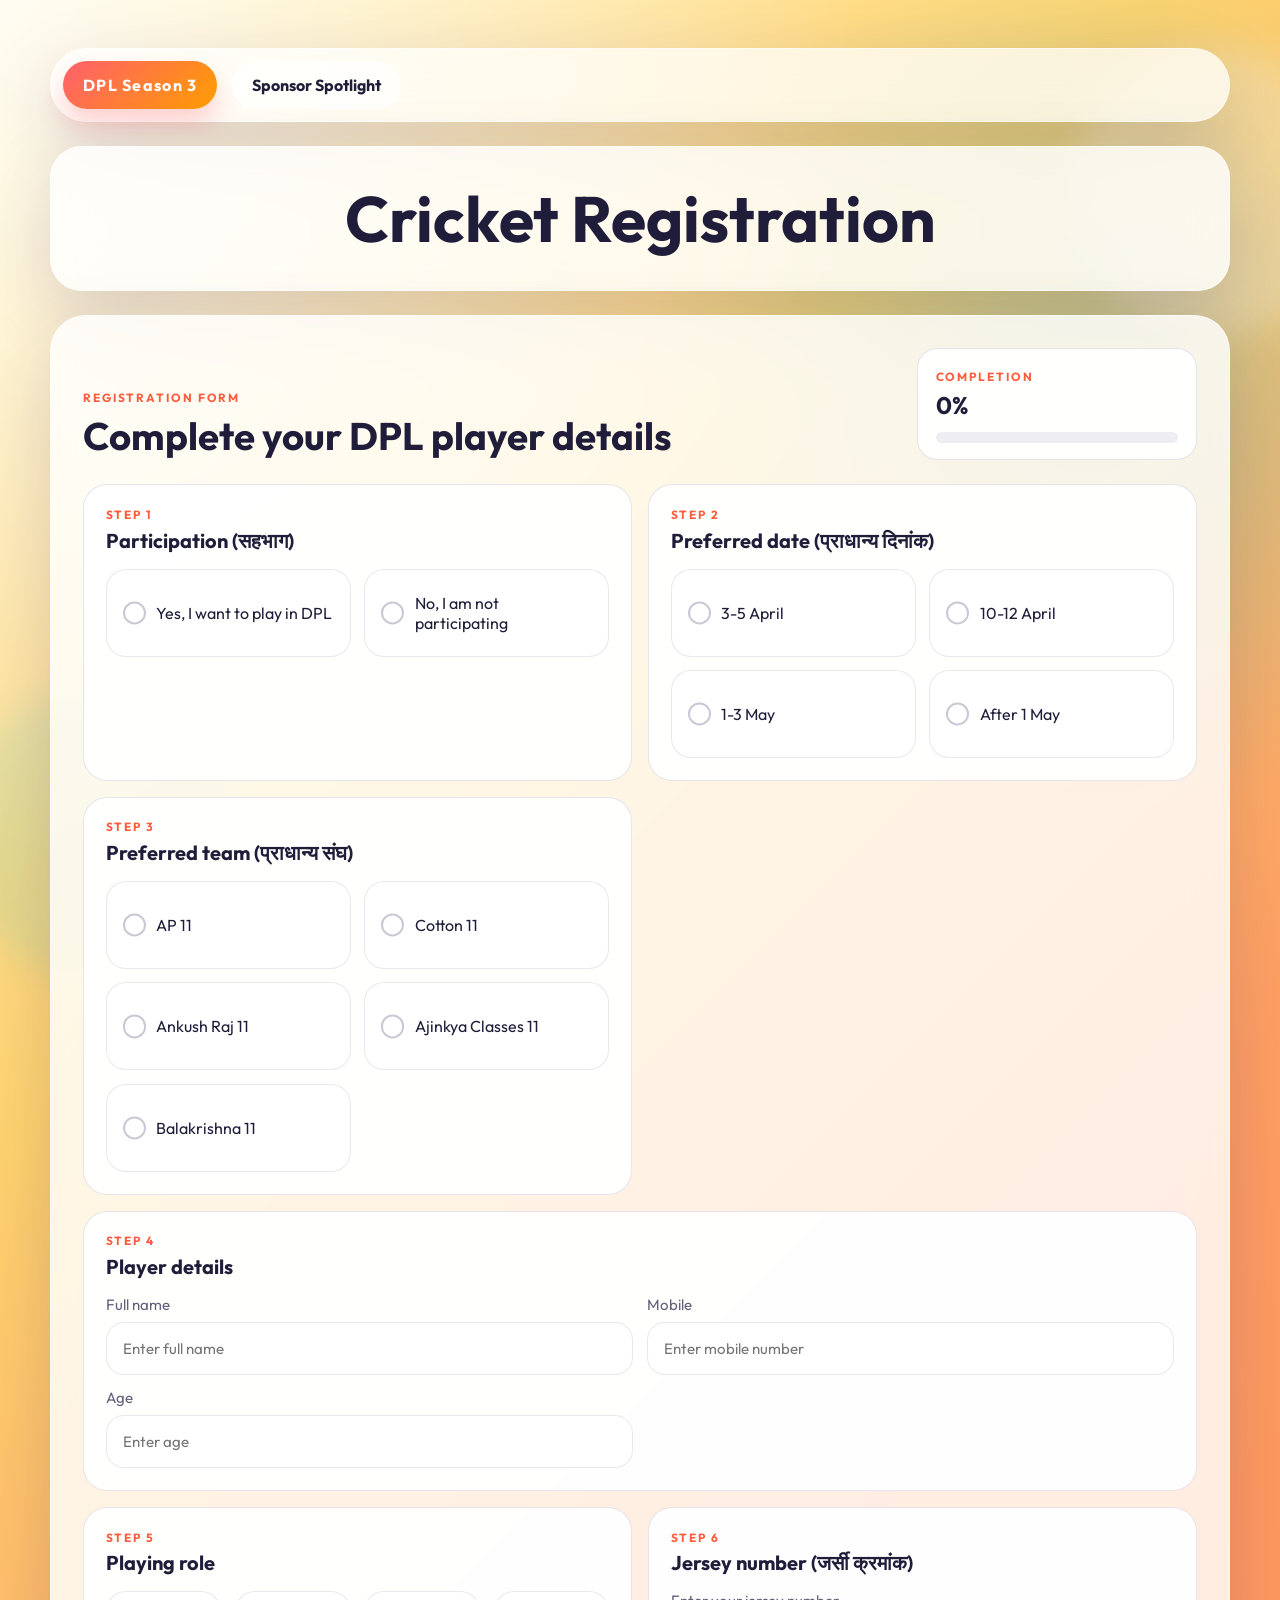
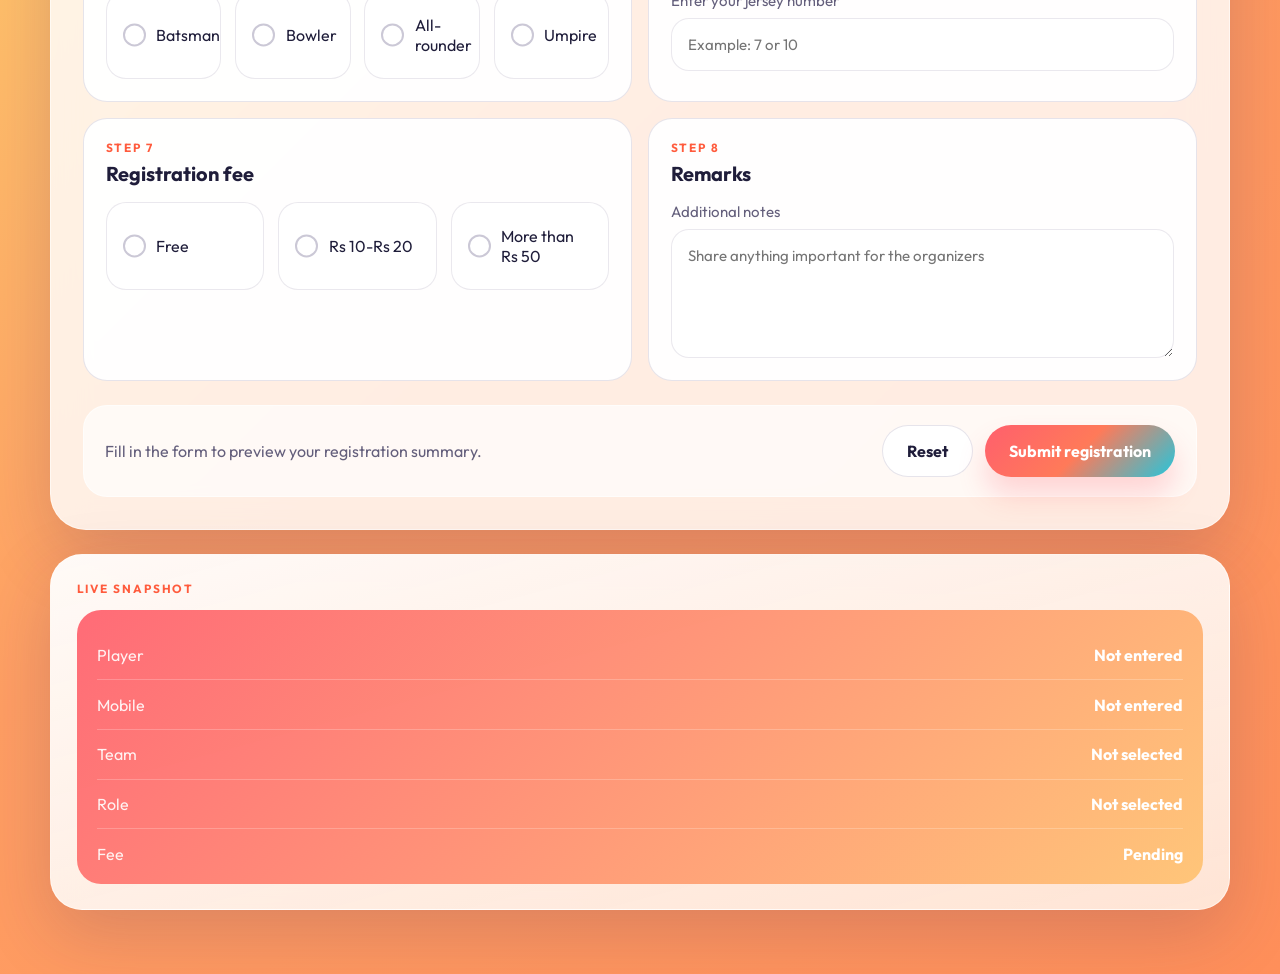
==== index.html @ a81e97f5 "Add files via upload" ====
<!DOCTYPE html>
<html lang="en">
<head>
    <meta charset="UTF-8">
    <meta name="viewport" content="width=device-width, initial-scale=1.0">
    <title>DPL Player Registration</title>
    <link rel="preconnect" href="https://fonts.googleapis.com">
    <link rel="preconnect" href="https://fonts.gstatic.com" crossorigin>
    <link href="https://fonts.googleapis.com/css2?family=Outfit:wght@300;400;500;600;700;800&display=swap" rel="stylesheet">
    <link rel="stylesheet" href="style.css">
</head>
<body>
    <main class="page-shell">
        <nav class="top-nav" aria-label="Primary">
            <a href="https://sites.google.com/view/dpl2026/home/new-season-coming" class="nav-brand">DPL Season 3</a>
            <a href="sponsorship.html" class="nav-tab">Sponsor Spotlight</a>
        </nav>

        <section class="hero">
            <div class="hero-copy">
                <h1>Cricket Registration</h1>
            </div>
        </section>

        <section class="form-wrapper">
            <div class="form-header">
                <div>
                    <p class="section-tag">Registration Form</p>
                    <h2>Complete your DPL player details</h2>
                </div>
                <div class="progress-block">
                    <span class="progress-label">Completion</span>
                    <strong id="progressText">0%</strong>
                    <div class="progress-track" aria-hidden="true">
                        <div class="progress-bar" id="progressBar"></div>
                    </div>
                </div>
            </div>

            <form id="form" novalidate>
                <div class="form-grid">
                    <section class="form-section">
                        <p class="field-tag">Step 1</p>
                        <h3>Participation (सहभाग)</h3>
                        <div class="choice-grid two-col">
                            <label class="choice-card">
                                <input type="radio" name="play" value="Yes" required>
                                <span>Yes, I want to play in DPL</span>
                            </label>
                            <label class="choice-card">
                                <input type="radio" name="play" value="No" required>
                                <span>No, I am not participating</span>
                            </label>
                        </div>
                    </section>

                    <section class="form-section">
                        <p class="field-tag">Step 2</p>
                        <h3>Preferred date (प्राधान्य दिनांक)</h3>
                        <div class="choice-grid two-col">
                            <label class="choice-card">
                                <input type="radio" name="date" value="3-5 April" required>
                                <span>3-5 April</span>
                            </label>
                            <label class="choice-card">
                                <input type="radio" name="date" value="10-12 April" required>
                                <span>10-12 April</span>
                            </label>
                            <label class="choice-card">
                                <input type="radio" name="date" value="1-3 May" required>
                                <span>1-3 May</span>
                            </label>
                            <label class="choice-card">
                                <input type="radio" name="date" value="After 1 May" required>
                                <span>After 1 May</span>
                            </label>
                        </div>
                    </section>

                    <section class="form-section">
                        <p class="field-tag">Step 3</p>
                        <h3>Preferred team (प्राधान्य संघ)</h3>
                        <div class="choice-grid two-col">
                            <label class="choice-card">
                                <input type="radio" name="team" value="AP 11" required>
                                <span>AP 11</span>
                            </label>
                            <label class="choice-card">
                                <input type="radio" name="team" value="Cotton 11" required>
                                <span>Cotton 11</span>
                            </label>
                            <label class="choice-card">
                                <input type="radio" name="team" value="Ankush Raj 11" required>
                                <span>Ankush Raj 11</span>
                            </label>
                            <label class="choice-card">
                                <input type="radio" name="team" value="Ajinkya Classes 11" required>
                                <span>Ajinkya Classes 11</span>
                            </label>
                            <label class="choice-card">
                                <input type="radio" name="team" value="Balakrishna 11" required>
                                <span>Balakrishna 11</span>
                            </label>
                        </div>
                    </section>

                    <section class="form-section wide">
                        <p class="field-tag">Step 4</p>
                        <h3>Player details</h3>
                        <div class="input-grid">
                            <label class="input-field">
                                <span>Full name</span>
                                <input type="text" name="name" id="name" placeholder="Enter full name" required>
                            </label>
                            <label class="input-field">
                                <span>Mobile</span>
                                <input type="tel" name="mobile" id="mobile" placeholder="Enter mobile number" inputmode="numeric" required>
                            </label>
                            <label class="input-field">
                                <span>Age</span>
                                <input type="number" name="age" id="age" min="10" max="60" placeholder="Enter age" required>
                            </label>
                        </div>
                    </section>

                    <section class="form-section">
                        <p class="field-tag">Step 5</p>
                        <h3>Playing role</h3>
                        <div class="choice-grid four-col">
                            <label class="choice-card">
                                <input type="radio" name="role" value="Batsman" required>
                                <span>Batsman</span>
                            </label>
                            <label class="choice-card">
                                <input type="radio" name="role" value="Bowler" required>
                                <span>Bowler</span>
                            </label>
                            <label class="choice-card">
                                <input type="radio" name="role" value="All-rounder" required>
                                <span>All-rounder</span>
                            </label>
                            <label class="choice-card">
                                <input type="radio" name="role" value="Umpire" required>
                                <span>Umpire</span>
                            </label>
                        </div>
                    </section>

                    <section class="form-section">
                        <p class="field-tag">Step 6</p>
                        <h3>Jersey number (जर्सी क्रमांक)</h3>
                        <label class="input-field">
                            <span>Enter your jersey number</span>
                            <input type="number" name="jerseyNumber" id="jerseyNumber" min="0" max="999" placeholder="Example: 7 or 10" required>
                        </label>
                    </section>

                    <section class="form-section">
                        <p class="field-tag">Step 7</p>
                        <h3>Registration fee</h3>
                        <div class="choice-grid three-col">
                            <label class="choice-card">
                                <input type="radio" name="fee" value="Free" required>
                                <span>Free</span>
                            </label>
                            <label class="choice-card">
                                <input type="radio" name="fee" value="Rs 10-Rs 20" required>
                                <span>Rs 10-Rs 20</span>
                            </label>
                            <label class="choice-card">
                                <input type="radio" name="fee" value="More than Rs 50" required>
                                <span>More than Rs 50</span>
                            </label>
                        </div>
                    </section>

                    <section class="form-section">
                        <p class="field-tag">Step 8</p>
                        <h3>Remarks</h3>
                        <label class="input-field">
                            <span>Additional notes</span>
                            <textarea name="remarks" id="remarks" rows="5" placeholder="Share anything important for the organizers"></textarea>
                        </label>
                    </section>
                </div>

                <div class="form-footer">
                    <p class="helper-text" id="statusMessage">Fill in the form to preview your registration summary.</p>
                    <div class="action-row">
                        <button type="reset" class="secondary-btn">Reset</button>
                        <button type="submit" class="primary-btn">Submit registration</button>
                    </div>
                </div>
            </form>
        </section>

        <section class="hero-panel snapshot-panel">
            <p class="panel-kicker">Live Snapshot</p>
            <div class="summary-card" id="summaryCard">
                <div class="summary-line">
                    <span>Player</span>
                    <strong id="summaryName">Not entered</strong>
                </div>
                <div class="summary-line">
                    <span>Mobile</span>
                    <strong id="summaryMobile">Not entered</strong>
                </div>
                <div class="summary-line">
                    <span>Team</span>
                    <strong id="summaryTeam">Not selected</strong>
                </div>
                <div class="summary-line">
                    <span>Role</span>
                    <strong id="summaryRole">Not selected</strong>
                </div>
                <div class="summary-line">
                    <span>Fee</span>
                    <strong id="summaryFee">Pending</strong>
                </div>
            </div>
        </section>

        <section class="download-panel hidden" id="downloadPanel">
            <div class="download-card" id="downloadCard">
                <p class="panel-kicker">Live Snapshot</p>
                <div class="pass-card" id="passCard">
                    <div class="pass-topline"></div>
                    <div class="pass-top">
                        <div class="pass-brand">
                            <img src="logo.png" alt="DPL logo" class="pass-logo">
                            <div>
                                <p class="pass-mini">DPL Cricket</p>
                                <h2 id="receiptHeading">Player Pass 2026</h2>
                            </div>
                        </div>
                        <div class="pass-side">
                            <div class="pass-chip">Welcome To Cricket Festival</div>
                            <div class="pass-id-stack">
                                <span class="pass-id-title">Unique ID</span>
                                <div class="pass-barcode" id="receiptBarcode" aria-hidden="true"></div>
                                <strong id="receiptId">260000</strong>
                            </div>
                        </div>
                    </div>
                    <div class="pass-stage">
                        <div class="pass-details">
                            <div class="pass-name" id="receiptName">-</div>
                            <div class="pass-data-list">
                                <div class="pass-data-row"><span>Mobile</span><strong id="receiptMobile">-</strong></div>
                                <div class="pass-data-row"><span>Team</span><strong id="receiptTeam">-</strong></div>
                                <div class="pass-data-row"><span>Role</span><strong id="receiptRole">-</strong></div>
                            </div>
                            <div class="pass-footer-bar">
                                <div class="pass-footer-item"><span>Jersey:</span><strong id="receiptJerseyNumber">-</strong></div>
                            </div>
                        </div>
                        <div class="pass-map">
                            <div class="pass-map-outline"><span>Deshgavhan</span></div>
                        </div>
                    </div>
                    <p class="pass-note">VALID FOR DPL CRICKET TOURNAMENT</p>
                </div>
                <div class="download-actions">
                    <button type="button" class="secondary-btn" id="downloadButton">Download Your Pass</button>
                </div>
                <div class="format-options" id="formatOptions">
                    <button type="button" class="format-btn" data-format="pdf">PDF</button>
                    <button type="button" class="format-btn" data-format="jpg">JPG</button>
                    <button type="button" class="format-btn" data-format="html">HTML</button>
                </div>
            </div>
        </section>
    </main>

    <script src="script.js"></script>
</body>
</html>
---- style.css ----
:root {
    --bg-top: #fff6cc;
    --bg-bottom: #ff8f5a;
    --surface: rgba(255, 255, 255, 0.82);
    --surface-strong: rgba(255, 255, 255, 0.94);
    --text: #1f1d3a;
    --muted: #645f7c;
    --line: rgba(48, 34, 92, 0.12);
    --accent: #ff5f6d;
    --accent-2: #ffc371;
    --accent-3: #24c6dc;
    --success: #0e9f6e;
    --shadow: 0 24px 70px rgba(58, 35, 101, 0.18);
    --radius-xl: 32px;
    --radius-lg: 24px;
    --radius-md: 18px;
}

* {
    box-sizing: border-box;
}

body {
    margin: 0;
    min-height: 100vh;
    font-family: "Outfit", sans-serif;
    color: var(--text);
    background:
        radial-gradient(circle at top left, rgba(255, 255, 255, 0.75), transparent 30%),
        radial-gradient(circle at 85% 15%, rgba(36, 198, 220, 0.28), transparent 18%),
        linear-gradient(135deg, var(--bg-top) 0%, #ffd36e 30%, #ff9e63 60%, var(--bg-bottom) 100%);
}

body::before,
body::after {
    content: "";
    position: fixed;
    inset: auto;
    width: 18rem;
    height: 18rem;
    border-radius: 50%;
    filter: blur(18px);
    opacity: 0.55;
    pointer-events: none;
    z-index: 0;
}

body::before {
    top: 3rem;
    right: -5rem;
    background: rgba(255, 255, 255, 0.45);
}

body::after {
    bottom: -5rem;
    left: -3rem;
    background: rgba(36, 198, 220, 0.22);
}

.page-shell {
    position: relative;
    z-index: 1;
    width: min(1180px, calc(100% - 2rem));
    margin: 0 auto;
    padding: 3rem 0 4rem;
}

.top-nav {
    display: flex;
    align-items: center;
    gap: 0.9rem;
    margin-bottom: 1.5rem;
    padding: 0.75rem;
    border-radius: 999px;
    backdrop-filter: blur(18px);
    background: rgba(255, 255, 255, 0.74);
    border: 1px solid rgba(255, 255, 255, 0.55);
    box-shadow: var(--shadow);
}

.nav-brand,
.nav-tab {
    display: inline-flex;
    align-items: center;
    justify-content: center;
    min-height: 48px;
    padding: 0.8rem 1.25rem;
    border-radius: 999px;
    text-decoration: none;
    font-weight: 700;
    transition: transform 180ms ease, background-color 180ms ease, color 180ms ease, box-shadow 180ms ease;
}

.nav-brand {
    min-width: 88px;
    color: #fff;
    letter-spacing: 0.08em;
    background: linear-gradient(135deg, #ff5f6d, #ff9d00);
    box-shadow: 0 14px 26px rgba(255, 95, 109, 0.28);
}

.nav-tab {
    color: var(--text);
    background: rgba(255, 255, 255, 0.72);
}

.nav-tab:hover,
.nav-tab:focus-visible,
.nav-brand:hover,
.nav-brand:focus-visible {
    transform: translateY(-1px);
}

.hero {
    display: grid;
    grid-template-columns: 1fr;
    gap: 1.5rem;
    align-items: stretch;
    margin-bottom: 1.5rem;
}

.hero-copy,
.hero-panel,
.form-wrapper {
    backdrop-filter: blur(18px);
    background: var(--surface);
    border: 1px solid rgba(255, 255, 255, 0.55);
    box-shadow: var(--shadow);
}

.hero-copy {
    border-radius: var(--radius-xl);
    padding: 2.6rem;
    text-align: center;
}

.hero-panel {
    border-radius: var(--radius-xl);
    padding: 1.6rem;
    background:
        linear-gradient(165deg, rgba(255, 255, 255, 0.95), rgba(255, 240, 230, 0.88));
}

.snapshot-panel,
.download-panel {
    margin-top: 1.5rem;
}

.section-tag,
.field-tag,
.panel-kicker,
.progress-label,
.stat-label {
    margin: 0;
    text-transform: uppercase;
    letter-spacing: 0.16em;
    font-size: 0.74rem;
    font-weight: 700;
}

.section-tag,
.field-tag,
.panel-kicker,
.progress-label {
    color: #ff5b3d;
}

h1,
h2,
h3,
p {
    margin-top: 0;
}

h1 {
    font-size: clamp(2.5rem, 5vw, 4.8rem);
    line-height: 0.94;
    margin: 0;
    max-width: none;
}

.hero-text {
    max-width: 46ch;
    color: var(--muted);
    font-size: 1.05rem;
    line-height: 1.65;
}

.summary-card {
    border-radius: var(--radius-lg);
    padding: 1.25rem;
    margin-top: 0.9rem;
    background:
        linear-gradient(135deg, rgba(255, 95, 109, 0.92), rgba(255, 195, 113, 0.92));
    color: #fff;
}

.summary-line {
    display: flex;
    justify-content: space-between;
    gap: 1rem;
    padding: 0.9rem 0;
    border-bottom: 1px solid rgba(255, 255, 255, 0.22);
}

.summary-line:last-child {
    border-bottom: 0;
    padding-bottom: 0;
}

.summary-line span {
    opacity: 0.9;
}

.summary-line strong {
    text-align: right;
}

.hidden {
    display: none;
}

.download-card {
    backdrop-filter: blur(18px);
    background: rgba(255, 255, 255, 0.9);
    border: 1px solid rgba(255, 255, 255, 0.55);
    box-shadow: var(--shadow);
    border-radius: var(--radius-xl);
    padding: 2rem;
}

.pass-card {
    position: relative;
    overflow: hidden;
    width: min(100%, 960px);
    margin: 0 auto;
    border-radius: 34px;
    padding: 1.5rem 1.5rem 1.15rem;
    background:
        radial-gradient(circle at 18% 18%, rgba(255, 213, 128, 0.24), transparent 18%),
        radial-gradient(circle at 85% 15%, rgba(255, 181, 72, 0.28), transparent 20%),
        radial-gradient(circle at 50% 100%, rgba(255, 117, 24, 0.22), transparent 38%),
        linear-gradient(155deg, #44120e 0%, #6e1c12 28%, #8e2f17 58%, #4f180f 100%);
    color: #ffeccc;
    box-shadow: 0 28px 54px rgba(107, 29, 8, 0.32);
    border: 2px solid rgba(255, 193, 94, 0.45);
}

.pass-card::before {
    content: "";
    position: absolute;
    inset: 16px;
    border-radius: 26px;
    border: 2px solid rgba(255, 190, 92, 0.42);
    pointer-events: none;
}

.pass-topline {
    height: 6px;
    margin: 0.35rem 2rem 0.55rem;
    border-radius: 999px;
    background: linear-gradient(90deg, rgba(255, 198, 114, 0.08), #ffd37f, rgba(255, 198, 114, 0.08));
    box-shadow: 0 0 18px rgba(255, 189, 89, 0.55);
}

.pass-top {
    display: flex;
    justify-content: space-between;
    align-items: flex-start;
    gap: 0.65rem;
    position: relative;
    z-index: 1;
    padding: 0 1rem;
}

.pass-brand {
    display: flex;
    align-items: center;
    gap: 1.2rem;
}

.pass-logo {
    width: 110px;
    height: 110px;
    object-fit: contain;
    border-radius: 22px;
    padding: 0.4rem;
    background: rgba(62, 13, 7, 0.72);
    border: 1px solid rgba(255, 206, 121, 0.35);
}

.pass-mini {
    margin: 0 0 0.35rem;
    text-transform: uppercase;
    letter-spacing: 0.18em;
    font-size: 0.75rem;
    font-weight: 700;
    color: #ffd67f;
}

.download-card h2,
.pass-card h2 {
    margin: 0;
    font-size: clamp(2.3rem, 3.8vw, 3.6rem);
    color: #fff6da;
    letter-spacing: 0.06em;
    text-transform: uppercase;
    text-shadow: 0 3px 14px rgba(255, 186, 92, 0.16);
}

.pass-chip {
    padding: 0.85rem 1.3rem;
    border-radius: 18px 18px 18px 42px;
    color: #f6ffde;
    font-size: 1.02rem;
    font-weight: 800;
    letter-spacing: 0.08em;
    text-transform: uppercase;
    background: linear-gradient(135deg, rgba(148, 50, 14, 0.96), rgba(247, 197, 78, 0.96));
    border: 1px solid rgba(255, 235, 182, 0.28);
    text-shadow: 0 1px 8px rgba(38, 14, 3, 0.35);
}

.pass-side {
    display: grid;
    gap: 0.7rem;
    justify-items: end;
}

.pass-id-stack {
    min-width: 250px;
    padding: 0.9rem 1rem 0.8rem;
    border-radius: 20px;
    background: rgba(66, 18, 10, 0.62);
    border: 1px solid rgba(255, 204, 120, 0.24);
}

.pass-id-title {
    display: block;
    margin-bottom: 0.45rem;
    color: #ffd78d;
    font-size: 0.82rem;
    font-weight: 700;
    letter-spacing: 0.16em;
    text-transform: uppercase;
}

.pass-barcode {
    display: flex;
    align-items: flex-end;
    gap: 2px;
    height: 52px;
    margin-bottom: 0.45rem;
}

.pass-bar {
    width: 4px;
    background: #fff5d7;
    border-radius: 999px;
}

.pass-id-stack strong {
    display: block;
    color: #fff4d8;
    font-size: 1.5rem;
    letter-spacing: 0.18em;
}

.pass-stage {
    position: relative;
    z-index: 1;
    display: grid;
    grid-template-columns: minmax(0, 1.3fr) minmax(240px, 0.75fr);
    gap: 1.5rem;
    margin-top: 0.35rem;
    padding: 0.65rem 1rem 0;
}

.pass-name {
    margin: 0 0 0.8rem;
    padding: 0 0 0.65rem;
    border-bottom: 2px solid rgba(255, 173, 79, 0.65);
    color: #fff2d4;
    font-size: clamp(2.6rem, 5vw, 4rem);
    font-weight: 800;
    letter-spacing: 0.04em;
    text-transform: uppercase;
}

.pass-data-list {
    display: grid;
    gap: 0.4rem;
}

.pass-data-row {
    display: flex;
    justify-content: space-between;
    gap: 1rem;
    align-items: center;
    padding: 0.75rem 0;
    border-bottom: 1px solid rgba(255, 172, 85, 0.5);
}

.pass-data-row span {
    min-width: 120px;
    color: #ffd78d;
    font-size: 1.05rem;
}

.pass-data-row strong {
    flex: 1;
    color: #fff4d9;
    font-size: 1.05rem;
    text-align: left;
}

.pass-map {
    display: grid;
    place-items: center;
}

.pass-map-outline {
    width: 100%;
    min-height: 260px;
    display: grid;
    place-items: center;
    padding: 1.2rem;
    clip-path: polygon(22% 4%, 35% 18%, 62% 8%, 92% 2%, 84% 56%, 73% 90%, 16% 100%, 14% 62%);
    border: 4px dotted rgba(255, 162, 78, 0.9);
    background: rgba(255, 240, 210, 0.06);
}

.pass-map-outline span {
    color: #ffefc8;
    font-size: 1.3rem;
    font-weight: 800;
}

.pass-footer-bar {
    display: flex;
    gap: 1.5rem;
    margin-top: 1rem;
    padding: 0.9rem 0.15rem 0;
    border-top: 2px solid rgba(255, 171, 78, 0.55);
}

.pass-footer-item {
    display: flex;
    align-items: baseline;
    gap: 0.55rem;
    color: #ffd68f;
    font-size: 1.4rem;
    font-weight: 700;
}

.pass-footer-item strong {
    color: #ffe79a;
    font-size: 2.45rem;
    text-shadow: 0 2px 12px rgba(255, 180, 73, 0.22);
}

.pass-note {
    position: relative;
    z-index: 1;
    margin: 1rem 0 0;
    text-align: center;
    color: #ffd58b;
    letter-spacing: 0.08em;
    font-size: 1.02rem;
    font-weight: 700;
}

.download-actions {
    margin-top: 1.25rem;
    display: flex;
    justify-content: flex-start;
}

.format-options {
    display: flex;
    gap: 0.75rem;
    flex-wrap: wrap;
    margin-top: 0.8rem;
    justify-content: flex-start;
}

.format-btn {
    min-width: 110px;
    color: #fff;
    background: linear-gradient(135deg, #0a3b7a, #1578c8);
    box-shadow: 0 14px 24px rgba(10, 59, 122, 0.18);
}

.form-wrapper {
    border-radius: 36px;
    padding: 2rem;
}

.form-header {
    display: flex;
    justify-content: space-between;
    gap: 1rem;
    align-items: end;
    margin-bottom: 1.5rem;
}

.form-header h2 {
    margin: 0.45rem 0 0;
    font-size: clamp(1.8rem, 3vw, 2.7rem);
}

.progress-block {
    min-width: min(280px, 100%);
    padding: 1rem 1.1rem;
    border-radius: 20px;
    background: var(--surface-strong);
    border: 1px solid var(--line);
}

.progress-block strong {
    display: block;
    font-size: 1.5rem;
    margin: 0.3rem 0 0.75rem;
}

.progress-track {
    height: 0.7rem;
    border-radius: 999px;
    background: rgba(48, 34, 92, 0.08);
    overflow: hidden;
}

.progress-bar {
    height: 100%;
    width: 0;
    border-radius: inherit;
    background: linear-gradient(90deg, var(--accent), var(--accent-2), var(--accent-3));
    transition: width 220ms ease;
}

.form-grid {
    display: grid;
    grid-template-columns: repeat(2, minmax(0, 1fr));
    gap: 1rem;
}

.form-section {
    border-radius: var(--radius-lg);
    padding: 1.35rem;
    background: var(--surface-strong);
    border: 1px solid var(--line);
}

.form-section.wide {
    grid-column: 1 / -1;
}

.form-section h3 {
    margin: 0.35rem 0 1rem;
    font-size: 1.25rem;
}

.choice-grid,
.input-grid {
    display: grid;
    gap: 0.85rem;
}

.two-col,
.input-grid {
    grid-template-columns: repeat(2, minmax(0, 1fr));
}

.three-col {
    grid-template-columns: repeat(3, minmax(0, 1fr));
}

.four-col {
    grid-template-columns: repeat(4, minmax(0, 1fr));
}

.choice-card {
    position: relative;
    display: flex;
    align-items: center;
    min-height: 88px;
    padding: 1rem 1rem 1rem 3.1rem;
    border-radius: 20px;
    cursor: pointer;
    background: #fff;
    border: 1px solid rgba(48, 34, 92, 0.1);
    transition: transform 180ms ease, border-color 180ms ease, box-shadow 180ms ease;
}

.choice-card:hover {
    transform: translateY(-2px);
    border-color: rgba(255, 95, 109, 0.45);
    box-shadow: 0 18px 26px rgba(255, 95, 109, 0.12);
}

.choice-card input {
    position: absolute;
    opacity: 0;
    pointer-events: none;
}

.choice-card::before {
    content: "";
    position: absolute;
    left: 1rem;
    top: 50%;
    width: 1.2rem;
    height: 1.2rem;
    border-radius: 50%;
    border: 2px solid rgba(48, 34, 92, 0.25);
    transform: translateY(-50%);
    transition: border-color 180ms ease, box-shadow 180ms ease;
}

.choice-card:has(input:checked) {
    border-color: transparent;
    background: linear-gradient(135deg, rgba(255, 95, 109, 0.12), rgba(255, 195, 113, 0.2));
    box-shadow: 0 20px 34px rgba(255, 95, 109, 0.16);
}

.choice-card:has(input:checked)::before {
    border-color: var(--accent);
    box-shadow: inset 0 0 0 0.28rem rgba(255, 95, 109, 1);
}

.input-field {
    display: flex;
    flex-direction: column;
    gap: 0.5rem;
    color: var(--muted);
    font-size: 0.94rem;
}

.input-field input,
.input-field textarea {
    width: 100%;
    border: 1px solid rgba(48, 34, 92, 0.1);
    border-radius: 18px;
    padding: 1rem 1rem;
    background: #fff;
    color: var(--text);
    font: inherit;
    transition: border-color 160ms ease, box-shadow 160ms ease, transform 160ms ease;
}

.input-field input:focus,
.input-field textarea:focus {
    outline: none;
    border-color: rgba(36, 198, 220, 0.8);
    box-shadow: 0 0 0 4px rgba(36, 198, 220, 0.14);
    transform: translateY(-1px);
}

.form-footer {
    display: flex;
    justify-content: space-between;
    align-items: center;
    gap: 1rem;
    margin-top: 1.5rem;
    padding: 1.2rem 1.3rem;
    border-radius: 24px;
    background: rgba(255, 255, 255, 0.68);
    border: 1px solid rgba(255, 255, 255, 0.6);
}

.helper-text {
    margin: 0;
    color: var(--muted);
}

.helper-text.success {
    color: var(--success);
    font-weight: 600;
}

.helper-text.error {
    color: #c0392b;
    font-weight: 600;
}

.action-row {
    display: flex;
    gap: 0.75rem;
}

button {
    border: 0;
    border-radius: 999px;
    padding: 0.95rem 1.5rem;
    font: inherit;
    font-weight: 700;
    cursor: pointer;
    transition: transform 180ms ease, box-shadow 180ms ease, opacity 180ms ease;
}

button:hover {
    transform: translateY(-1px);
}

button:disabled {
    cursor: not-allowed;
    opacity: 0.65;
}

.primary-btn {
    color: #fff;
    background: linear-gradient(135deg, var(--accent), #ff7a59, var(--accent-3));
    box-shadow: 0 18px 28px rgba(255, 95, 109, 0.24);
}

.secondary-btn {
    color: var(--text);
    background: rgba(255, 255, 255, 0.95);
    border: 1px solid rgba(48, 34, 92, 0.12);
}

@media (max-width: 900px) {
    .top-nav {
        flex-wrap: wrap;
        justify-content: center;
        border-radius: 28px;
    }

    .hero {
        grid-template-columns: 1fr;
    }

    .form-grid,
    .two-col,
    .three-col,
    .four-col,
    .input-grid {
        grid-template-columns: 1fr;
    }

    .pass-stage {
        grid-template-columns: 1fr;
    }

    .form-header,
    .form-footer {
        flex-direction: column;
        align-items: stretch;
    }

    .action-row {
        width: 100%;
    }

    .action-row button {
        flex: 1;
    }

    .format-options {
        flex-direction: column;
    }
}

@media (max-width: 640px) {
    .page-shell {
        width: min(100% - 1rem, 1180px);
        padding: 1rem 0 2rem;
    }

    .top-nav {
        flex-direction: column;
        align-items: stretch;
    }

    .nav-brand,
    .nav-tab {
        width: 100%;
    }

    .hero-copy,
    .hero-panel,
    .form-wrapper {
        padding: 1.2rem;
        border-radius: 24px;
    }

    h1 {
        max-width: none;
        font-size: 2.4rem;
    }

    .choice-card {
        min-height: 76px;
    }

    .pass-top {
        flex-direction: column;
        align-items: flex-start;
    }

    .pass-brand,
    .pass-footer-bar,
    .pass-stage,
    .pass-data-row {
        flex-direction: column;
        align-items: flex-start;
    }

    .pass-chip {
        width: 100%;
        text-align: center;
    }

    .pass-name {
        font-size: 2.1rem;
    }
}
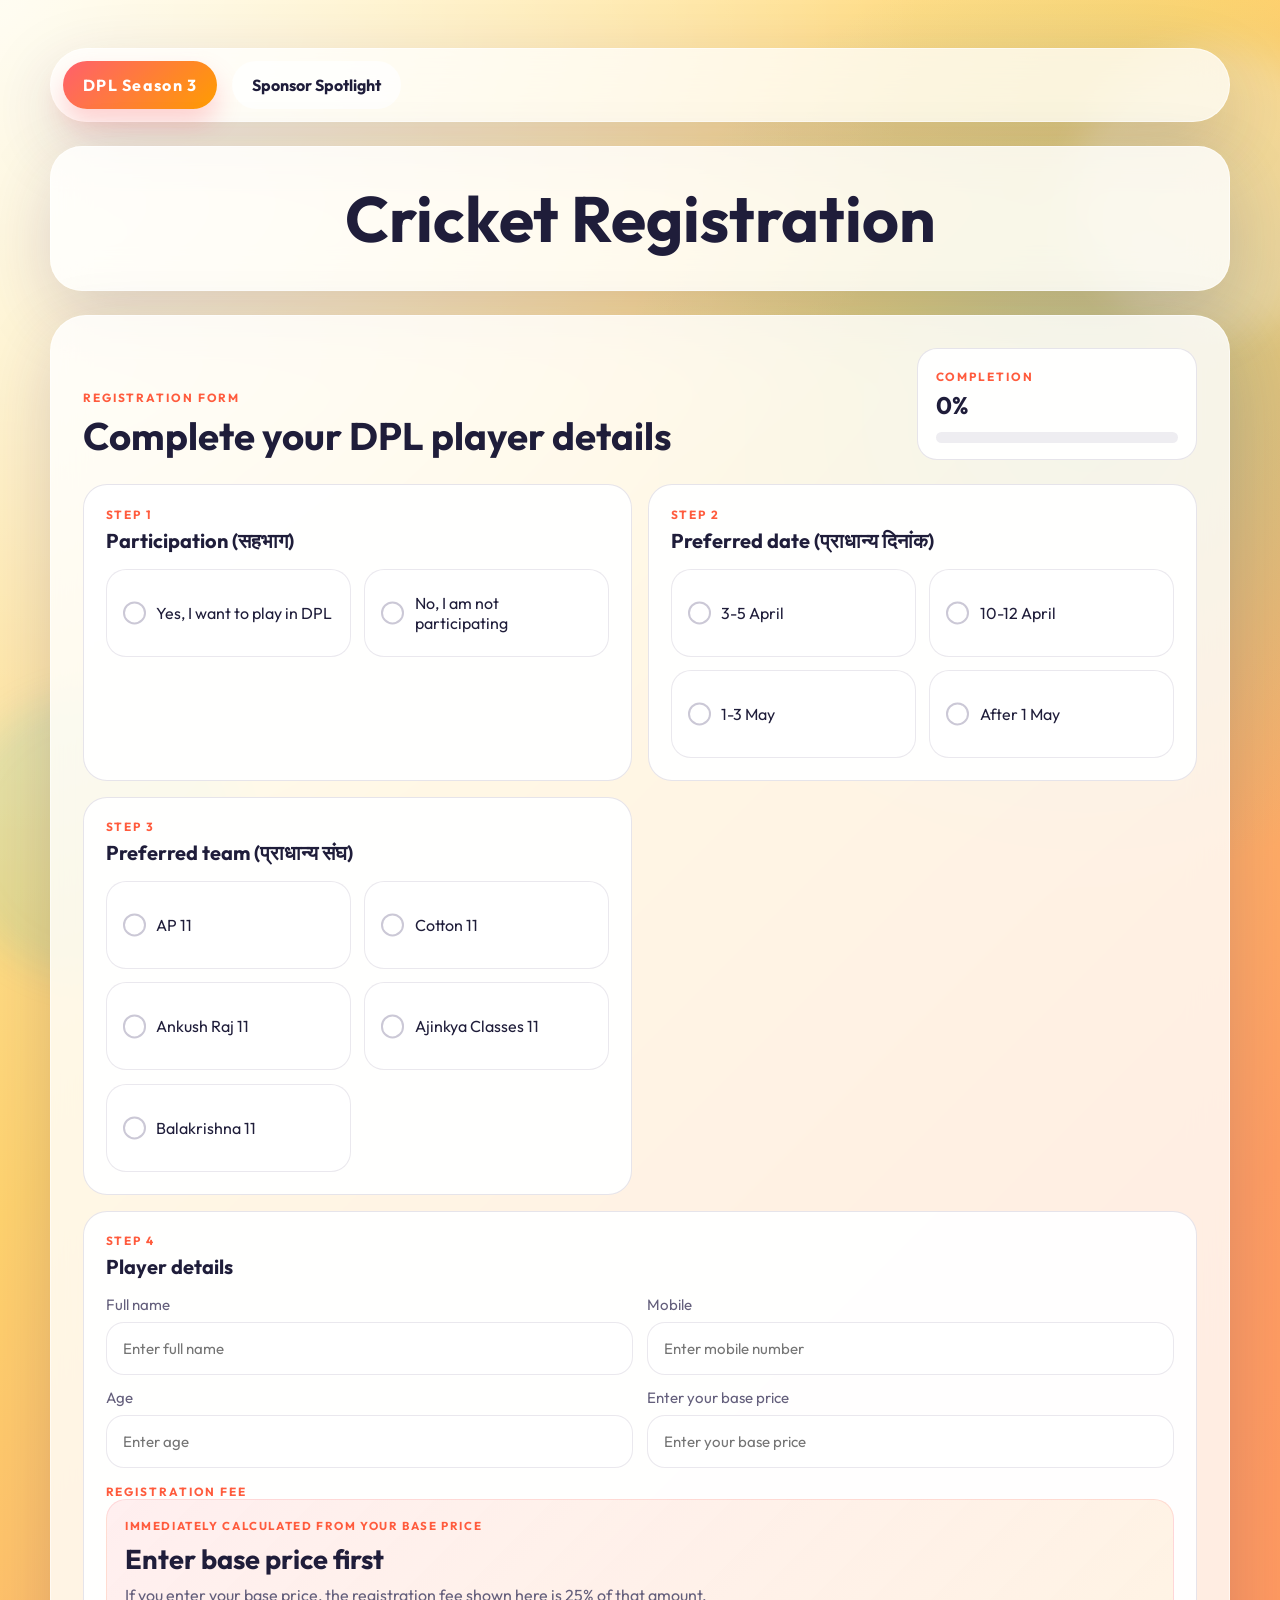
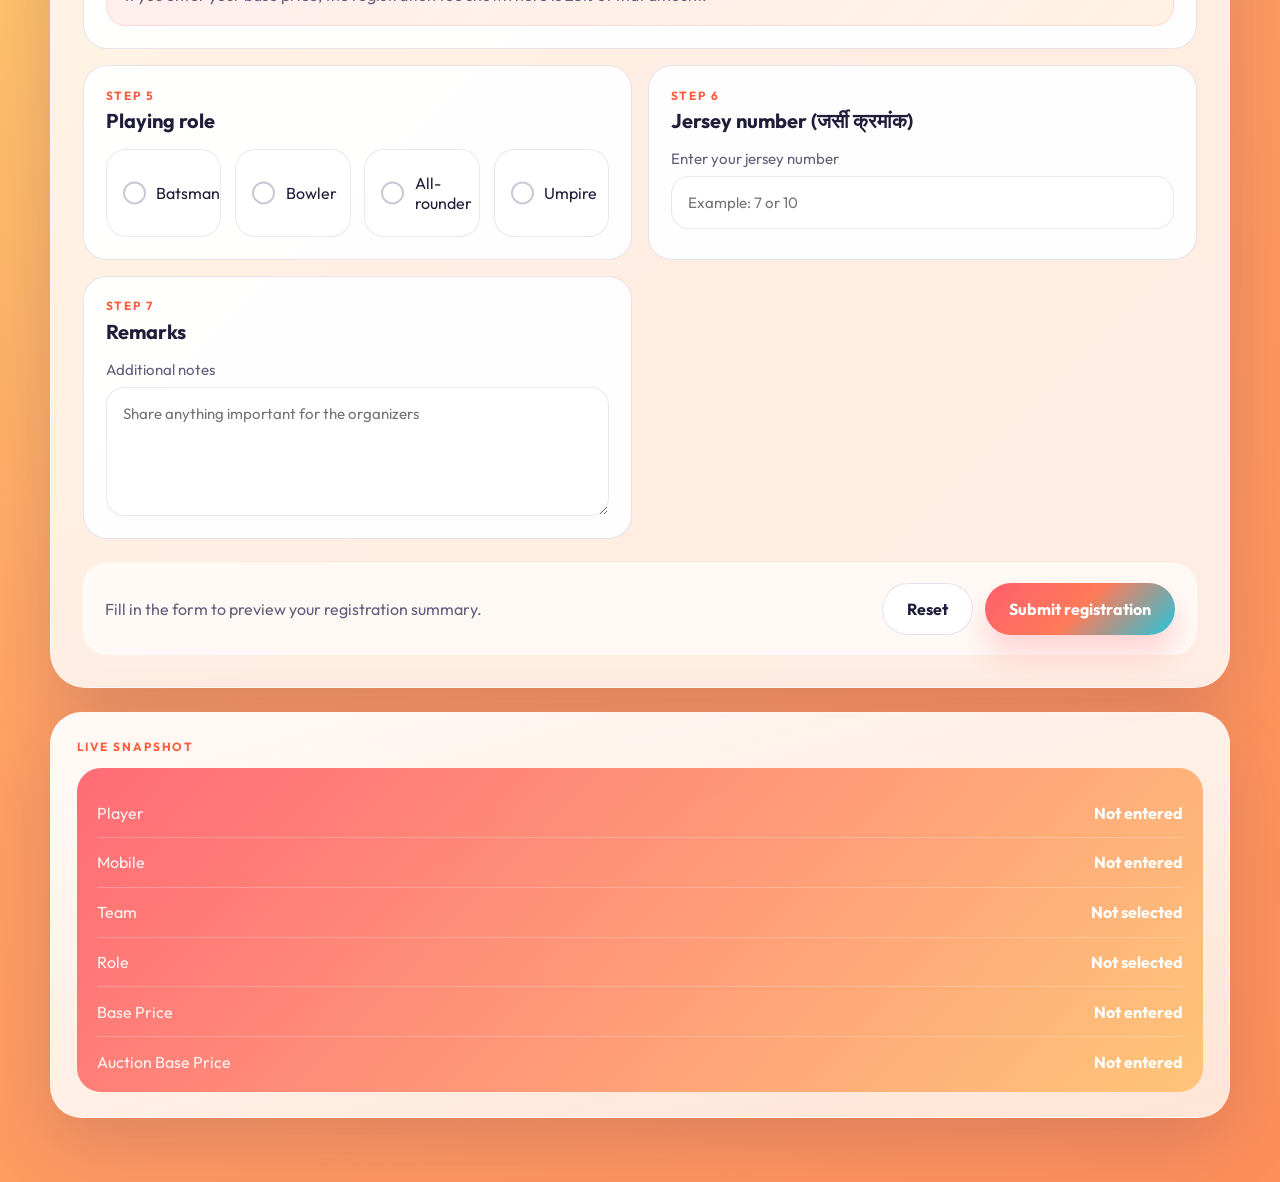
==== commit 015e8908: "Add files via upload" ====
--- a/index.html
+++ b/index.html
@@ -1,149 +1,162 @@
-<!DOCTYPE html>
-<html lang="en">
-<head>
-    <meta charset="UTF-8">
-    <meta name="viewport" content="width=device-width, initial-scale=1.0">
-    <title>DPL Player Registration</title>
-    <link rel="preconnect" href="https://fonts.googleapis.com">
-    <link rel="preconnect" href="https://fonts.gstatic.com" crossorigin>
-    <link href="https://fonts.googleapis.com/css2?family=Outfit:wght@300;400;500;600;700;800&display=swap" rel="stylesheet">
-    <link rel="stylesheet" href="style.css">
-</head>
-<body>
-    <main class="page-shell">
-        <nav class="top-nav" aria-label="Primary">
-            <a href="https://sites.google.com/view/dpl2026/home/new-season-coming" class="nav-brand">DPL Season 3</a>
-            <a href="sponsorship.html" class="nav-tab">Sponsor Spotlight</a>
-        </nav>
-
-        <section class="hero">
-            <div class="hero-copy">
-                <h1>Cricket Registration</h1>
-            </div>
-        </section>
-
-        <section class="form-wrapper">
-            <div class="form-header">
-                <div>
-                    <p class="section-tag">Registration Form</p>
-                    <h2>Complete your DPL player details</h2>
-                </div>
-                <div class="progress-block">
-                    <span class="progress-label">Completion</span>
-                    <strong id="progressText">0%</strong>
-                    <div class="progress-track" aria-hidden="true">
-                        <div class="progress-bar" id="progressBar"></div>
-                    </div>
-                </div>
-            </div>
-
-            <form id="form" novalidate>
-                <div class="form-grid">
-                    <section class="form-section">
-                        <p class="field-tag">Step 1</p>
-                        <h3>Participation (सहभाग)</h3>
-                        <div class="choice-grid two-col">
-                            <label class="choice-card">
-                                <input type="radio" name="play" value="Yes" required>
-                                <span>Yes, I want to play in DPL</span>
-                            </label>
-                            <label class="choice-card">
-                                <input type="radio" name="play" value="No" required>
-                                <span>No, I am not participating</span>
-                            </label>
-                        </div>
-                    </section>
-
-                    <section class="form-section">
-                        <p class="field-tag">Step 2</p>
-                        <h3>Preferred date (प्राधान्य दिनांक)</h3>
-                        <div class="choice-grid two-col">
-                            <label class="choice-card">
-                                <input type="radio" name="date" value="3-5 April" required>
-                                <span>3-5 April</span>
-                            </label>
-                            <label class="choice-card">
-                                <input type="radio" name="date" value="10-12 April" required>
-                                <span>10-12 April</span>
-                            </label>
-                            <label class="choice-card">
-                                <input type="radio" name="date" value="1-3 May" required>
-                                <span>1-3 May</span>
-                            </label>
-                            <label class="choice-card">
-                                <input type="radio" name="date" value="After 1 May" required>
-                                <span>After 1 May</span>
-                            </label>
-                        </div>
-                    </section>
-
-                    <section class="form-section">
-                        <p class="field-tag">Step 3</p>
-                        <h3>Preferred team (प्राधान्य संघ)</h3>
-                        <div class="choice-grid two-col">
-                            <label class="choice-card">
-                                <input type="radio" name="team" value="AP 11" required>
-                                <span>AP 11</span>
-                            </label>
-                            <label class="choice-card">
-                                <input type="radio" name="team" value="Cotton 11" required>
-                                <span>Cotton 11</span>
-                            </label>
-                            <label class="choice-card">
-                                <input type="radio" name="team" value="Ankush Raj 11" required>
-                                <span>Ankush Raj 11</span>
-                            </label>
-                            <label class="choice-card">
-                                <input type="radio" name="team" value="Ajinkya Classes 11" required>
-                                <span>Ajinkya Classes 11</span>
-                            </label>
-                            <label class="choice-card">
-                                <input type="radio" name="team" value="Balakrishna 11" required>
-                                <span>Balakrishna 11</span>
-                            </label>
-                        </div>
-                    </section>
-
-                    <section class="form-section wide">
-                        <p class="field-tag">Step 4</p>
-                        <h3>Player details</h3>
+﻿<!DOCTYPE html>
+<html lang="en">
+<head>
+    <meta charset="UTF-8">
+    <meta name="viewport" content="width=device-width, initial-scale=1.0">
+    <title>DPL Player Registration</title>
+    <link rel="preconnect" href="https://fonts.googleapis.com">
+    <link rel="preconnect" href="https://fonts.gstatic.com" crossorigin>
+    <link href="https://fonts.googleapis.com/css2?family=Outfit:wght@300;400;500;600;700;800&display=swap" rel="stylesheet">
+    <link rel="stylesheet" href="style.css">
+</head>
+<body>
+    <main class="page-shell">
+        <nav class="top-nav" aria-label="Primary">
+            <a href="https://sites.google.com/view/dpl2026/home/new-season-coming" class="nav-brand">DPL Season 3</a>
+            <a href="sponsorship.html" class="nav-tab">Sponsor Spotlight</a>
+        </nav>
+
+        <section class="hero">
+            <div class="hero-copy">
+                <h1>Cricket Registration</h1>
+            </div>
+        </section>
+
+        <section class="form-wrapper">
+            <div class="form-header">
+                <div>
+                    <p class="section-tag">Registration Form</p>
+                    <h2>Complete your DPL player details</h2>
+                </div>
+                <div class="progress-block">
+                    <span class="progress-label">Completion</span>
+                    <strong id="progressText">0%</strong>
+                    <div class="progress-track" aria-hidden="true">
+                        <div class="progress-bar" id="progressBar"></div>
+                    </div>
+                </div>
+            </div>
+
+            <form id="form" novalidate>
+                <div class="form-grid">
+                    <section class="form-section">
+                        <p class="field-tag">Step 1</p>
+                        <h3>Participation (सहभाग)</h3>
+                        <div class="choice-grid two-col">
+                            <label class="choice-card">
+                                <input type="radio" name="play" value="Yes" required>
+                                <span>Yes, I want to play in DPL</span>
+                            </label>
+                            <label class="choice-card">
+                                <input type="radio" name="play" value="No" required>
+                                <span>No, I am not participating</span>
+                            </label>
+                        </div>
+                    </section>
+
+                    <section class="form-section">
+                        <p class="field-tag">Step 2</p>
+                        <h3>Preferred date (प्राधान्य दिनांक)</h3>
+                        <div class="choice-grid two-col">
+                            <label class="choice-card">
+                                <input type="radio" name="date" value="3-5 April" required>
+                                <span>3-5 April</span>
+                            </label>
+                            <label class="choice-card">
+                                <input type="radio" name="date" value="10-12 April" required>
+                                <span>10-12 April</span>
+                            </label>
+                            <label class="choice-card">
+                                <input type="radio" name="date" value="1-3 May" required>
+                                <span>1-3 May</span>
+                            </label>
+                            <label class="choice-card">
+                                <input type="radio" name="date" value="After 1 May" required>
+                                <span>After 1 May</span>
+                            </label>
+                        </div>
+                    </section>
+
+                    <section class="form-section">
+                        <p class="field-tag">Step 3</p>
+                        <h3>Preferred team (प्राधान्य संघ)</h3>
+                        <div class="choice-grid two-col">
+                            <label class="choice-card">
+                                <input type="radio" name="team" value="AP 11" required>
+                                <span>AP 11</span>
+                            </label>
+                            <label class="choice-card">
+                                <input type="radio" name="team" value="Cotton 11" required>
+                                <span>Cotton 11</span>
+                            </label>
+                            <label class="choice-card">
+                                <input type="radio" name="team" value="Ankush Raj 11" required>
+                                <span>Ankush Raj 11</span>
+                            </label>
+                            <label class="choice-card">
+                                <input type="radio" name="team" value="Ajinkya Classes 11" required>
+                                <span>Ajinkya Classes 11</span>
+                            </label>
+                            <label class="choice-card">
+                                <input type="radio" name="team" value="Balakrishna 11" required>
+                                <span>Balakrishna 11</span>
+                            </label>
+                        </div>
+                    </section>
+
+                    <section class="form-section wide">
+                        <p class="field-tag">Step 4</p>
+                        <h3>Player details</h3>
                         <div class="input-grid">
                             <label class="input-field">
                                 <span>Full name</span>
                                 <input type="text" name="name" id="name" placeholder="Enter full name" required>
                             </label>
-                            <label class="input-field">
-                                <span>Mobile</span>
-                                <input type="tel" name="mobile" id="mobile" placeholder="Enter mobile number" inputmode="numeric" required>
-                            </label>
+                            <label class="input-field">
+                                <span>Mobile</span>
+                                <input type="tel" name="mobile" id="mobile" placeholder="Enter mobile number" inputmode="numeric" required>
+                            </label>
                             <label class="input-field">
                                 <span>Age</span>
                                 <input type="number" name="age" id="age" min="10" max="60" placeholder="Enter age" required>
                             </label>
+                            <label class="input-field">
+                                <span>Enter your base price</span>
+                                <input type="number" name="basePrice" id="basePrice" min="0" step="0.01" placeholder="Enter your base price" required>
+                            </label>
+                        </div>
+                        <div class="inline-fee-block">
+                            <p class="field-tag">Registration Fee</p>
+                            <div class="fee-preview-card">
+                                <p class="fee-preview-label">Immediately calculated from your base price</p>
+                                <strong id="calculatedFee">Enter your base price first</strong>
+                                <p class="fee-preview-note">If you enter your base price, the registration fee shown here is 25% of that amount.</p>
+                            </div>
+                            <input type="hidden" name="fee" id="fee" required>
                         </div>
                     </section>
 
                     <section class="form-section">
                         <p class="field-tag">Step 5</p>
                         <h3>Playing role</h3>
-                        <div class="choice-grid four-col">
-                            <label class="choice-card">
-                                <input type="radio" name="role" value="Batsman" required>
-                                <span>Batsman</span>
-                            </label>
-                            <label class="choice-card">
-                                <input type="radio" name="role" value="Bowler" required>
-                                <span>Bowler</span>
-                            </label>
-                            <label class="choice-card">
-                                <input type="radio" name="role" value="All-rounder" required>
-                                <span>All-rounder</span>
-                            </label>
-                            <label class="choice-card">
-                                <input type="radio" name="role" value="Umpire" required>
-                                <span>Umpire</span>
-                            </label>
-                        </div>
+                        <div class="choice-grid four-col">
+                            <label class="choice-card">
+                                <input type="radio" name="role" value="Batsman" required>
+                                <span>Batsman</span>
+                            </label>
+                            <label class="choice-card">
+                                <input type="radio" name="role" value="Bowler" required>
+                                <span>Bowler</span>
+                            </label>
+                            <label class="choice-card">
+                                <input type="radio" name="role" value="All-rounder" required>
+                                <span>All-rounder</span>
+                            </label>
+                            <label class="choice-card">
+                                <input type="radio" name="role" value="Umpire" required>
+                                <span>Umpire</span>
+                            </label>
+                        </div>
                     </section>
 
                     <section class="form-section">
@@ -157,121 +170,108 @@
 
                     <section class="form-section">
                         <p class="field-tag">Step 7</p>
-                        <h3>Registration fee</h3>
-                        <div class="choice-grid three-col">
-                            <label class="choice-card">
-                                <input type="radio" name="fee" value="Free" required>
-                                <span>Free</span>
-                            </label>
-                            <label class="choice-card">
-                                <input type="radio" name="fee" value="Rs 10-Rs 20" required>
-                                <span>Rs 10-Rs 20</span>
-                            </label>
-                            <label class="choice-card">
-                                <input type="radio" name="fee" value="More than Rs 50" required>
-                                <span>More than Rs 50</span>
-                            </label>
-                        </div>
-                    </section>
-
-                    <section class="form-section">
-                        <p class="field-tag">Step 8</p>
                         <h3>Remarks</h3>
                         <label class="input-field">
                             <span>Additional notes</span>
                             <textarea name="remarks" id="remarks" rows="5" placeholder="Share anything important for the organizers"></textarea>
-                        </label>
-                    </section>
-                </div>
-
-                <div class="form-footer">
-                    <p class="helper-text" id="statusMessage">Fill in the form to preview your registration summary.</p>
-                    <div class="action-row">
-                        <button type="reset" class="secondary-btn">Reset</button>
-                        <button type="submit" class="primary-btn">Submit registration</button>
-                    </div>
-                </div>
-            </form>
-        </section>
-
-        <section class="hero-panel snapshot-panel">
-            <p class="panel-kicker">Live Snapshot</p>
-            <div class="summary-card" id="summaryCard">
-                <div class="summary-line">
-                    <span>Player</span>
-                    <strong id="summaryName">Not entered</strong>
-                </div>
-                <div class="summary-line">
-                    <span>Mobile</span>
-                    <strong id="summaryMobile">Not entered</strong>
-                </div>
-                <div class="summary-line">
-                    <span>Team</span>
-                    <strong id="summaryTeam">Not selected</strong>
-                </div>
+                        </label>
+                    </section>
+                </div>
+
+                <div class="form-footer">
+                    <p class="helper-text" id="statusMessage">Fill in the form to preview your registration summary.</p>
+                    <div class="action-row">
+                        <button type="reset" class="secondary-btn">Reset</button>
+                        <button type="submit" class="primary-btn">Submit registration</button>
+                    </div>
+                </div>
+            </form>
+        </section>
+
+        <section class="hero-panel snapshot-panel">
+            <p class="panel-kicker">Live Snapshot</p>
+            <div class="summary-card" id="summaryCard">
+                <div class="summary-line">
+                    <span>Player</span>
+                    <strong id="summaryName">Not entered</strong>
+                </div>
+                <div class="summary-line">
+                    <span>Mobile</span>
+                    <strong id="summaryMobile">Not entered</strong>
+                </div>
+                <div class="summary-line">
+                    <span>Team</span>
+                    <strong id="summaryTeam">Not selected</strong>
+                </div>
                 <div class="summary-line">
                     <span>Role</span>
                     <strong id="summaryRole">Not selected</strong>
                 </div>
                 <div class="summary-line">
-                    <span>Fee</span>
+                    <span>Base Price</span>
+                    <strong id="summaryBasePrice">Not entered</strong>
+                </div>
+                <div class="summary-line">
+                    <span>Auction Base Price</span>
                     <strong id="summaryFee">Pending</strong>
                 </div>
-            </div>
-        </section>
-
-        <section class="download-panel hidden" id="downloadPanel">
-            <div class="download-card" id="downloadCard">
-                <p class="panel-kicker">Live Snapshot</p>
-                <div class="pass-card" id="passCard">
-                    <div class="pass-topline"></div>
-                    <div class="pass-top">
-                        <div class="pass-brand">
-                            <img src="logo.png" alt="DPL logo" class="pass-logo">
-                            <div>
-                                <p class="pass-mini">DPL Cricket</p>
-                                <h2 id="receiptHeading">Player Pass 2026</h2>
-                            </div>
-                        </div>
-                        <div class="pass-side">
-                            <div class="pass-chip">Welcome To Cricket Festival</div>
-                            <div class="pass-id-stack">
-                                <span class="pass-id-title">Unique ID</span>
-                                <div class="pass-barcode" id="receiptBarcode" aria-hidden="true"></div>
-                                <strong id="receiptId">260000</strong>
-                            </div>
-                        </div>
-                    </div>
-                    <div class="pass-stage">
-                        <div class="pass-details">
-                            <div class="pass-name" id="receiptName">-</div>
+            </div>
+        </section>
+
+        <section class="download-panel hidden" id="downloadPanel">
+            <div class="download-card" id="downloadCard">
+                <p class="panel-kicker">Live Snapshot</p>
+                <div class="pass-card" id="passCard">
+                    <div class="pass-topline"></div>
+                    <div class="pass-top">
+                        <div class="pass-brand">
+                            <img src="logo.png" alt="DPL logo" class="pass-logo">
+                            <div>
+                                <p class="pass-mini">DPL Cricket</p>
+                                <h2 id="receiptHeading">Player Pass 2026</h2>
+                            </div>
+                        </div>
+                        <div class="pass-side">
+                            <div class="pass-chip">Welcome To Cricket Festival</div>
+                            <div class="pass-id-stack">
+                                <span class="pass-id-title">Unique ID</span>
+                                <div class="pass-barcode" id="receiptBarcode" aria-hidden="true"></div>
+                                <strong id="receiptId">260000</strong>
+                            </div>
+                        </div>
+                    </div>
+                    <div class="pass-stage">
+                        <div class="pass-details">
+                            <div class="pass-name" id="receiptName">-</div>
                             <div class="pass-data-list">
                                 <div class="pass-data-row"><span>Mobile</span><strong id="receiptMobile">-</strong></div>
                                 <div class="pass-data-row"><span>Team</span><strong id="receiptTeam">-</strong></div>
                                 <div class="pass-data-row"><span>Role</span><strong id="receiptRole">-</strong></div>
+                                <div class="pass-data-row"><span>Base Price</span><strong id="receiptBasePrice">-</strong></div>
                             </div>
                             <div class="pass-footer-bar">
                                 <div class="pass-footer-item"><span>Jersey:</span><strong id="receiptJerseyNumber">-</strong></div>
+                                <div class="pass-footer-item"><span>Base Price:</span><strong id="receiptFee">-</strong></div>
                             </div>
                         </div>
-                        <div class="pass-map">
-                            <div class="pass-map-outline"><span>Deshgavhan</span></div>
-                        </div>
-                    </div>
-                    <p class="pass-note">VALID FOR DPL CRICKET TOURNAMENT</p>
-                </div>
-                <div class="download-actions">
-                    <button type="button" class="secondary-btn" id="downloadButton">Download Your Pass</button>
-                </div>
-                <div class="format-options" id="formatOptions">
-                    <button type="button" class="format-btn" data-format="pdf">PDF</button>
-                    <button type="button" class="format-btn" data-format="jpg">JPG</button>
-                    <button type="button" class="format-btn" data-format="html">HTML</button>
-                </div>
-            </div>
-        </section>
-    </main>
-
-    <script src="script.js"></script>
-</body>
-</html>
+                        <div class="pass-map">
+                            <div class="pass-map-outline"><span>Deshgavhan</span></div>
+                        </div>
+                    </div>
+                    <p class="pass-note">VALID FOR DPL CRICKET TOURNAMENT</p>
+                </div>
+                <div class="download-actions">
+                    <button type="button" class="secondary-btn" id="downloadButton">Download Your Pass</button>
+                </div>
+                <div class="format-options" id="formatOptions">
+                    <button type="button" class="format-btn" data-format="pdf">PDF</button>
+                    <button type="button" class="format-btn" data-format="jpg">JPG</button>
+                    <button type="button" class="format-btn" data-format="html">HTML</button>
+                </div>
+            </div>
+        </section>
+    </main>
+
+    <script src="script.js"></script>
+</body>
+</html>
--- a/style.css
+++ b/style.css
@@ -234,7 +234,7 @@
     overflow: hidden;
     width: min(100%, 960px);
     margin: 0 auto;
-    border-radius: 34px;
+    border-radius: 46px;
     padding: 1.5rem 1.5rem 1.15rem;
     background:
         radial-gradient(circle at 18% 18%, rgba(255, 213, 128, 0.24), transparent 18%),
@@ -249,8 +249,8 @@
 .pass-card::before {
     content: "";
     position: absolute;
-    inset: 16px;
-    border-radius: 26px;
+    inset: 18px;
+    border-radius: 34px;
     border: 2px solid rgba(255, 190, 92, 0.42);
     pointer-events: none;
 }
@@ -310,7 +310,7 @@
 
 .pass-chip {
     padding: 0.85rem 1.3rem;
-    border-radius: 18px 18px 18px 42px;
+    border-radius: 999px;
     color: #f6ffde;
     font-size: 1.02rem;
     font-weight: 800;
@@ -330,7 +330,7 @@
 .pass-id-stack {
     min-width: 250px;
     padding: 0.9rem 1rem 0.8rem;
-    border-radius: 20px;
+    border-radius: 28px;
     background: rgba(66, 18, 10, 0.62);
     border: 1px solid rgba(255, 204, 120, 0.24);
 }
@@ -397,8 +397,10 @@
     justify-content: space-between;
     gap: 1rem;
     align-items: center;
-    padding: 0.75rem 0;
-    border-bottom: 1px solid rgba(255, 172, 85, 0.5);
+    padding: 0.9rem 1rem;
+    border-radius: 22px;
+    background: rgba(255, 240, 210, 0.05);
+    border: 1px solid rgba(255, 172, 85, 0.35);
 }
 
 .pass-data-row span {
@@ -440,7 +442,7 @@
     display: flex;
     gap: 1.5rem;
     margin-top: 1rem;
-    padding: 0.9rem 0.15rem 0;
+    padding: 1rem 1rem 0;
     border-top: 2px solid rgba(255, 171, 78, 0.55);
 }
 
@@ -656,6 +658,39 @@
     transform: translateY(-1px);
 }
 
+.inline-fee-block {
+    margin-top: 1rem;
+}
+
+.fee-preview-card {
+    padding: 1.1rem 1.15rem;
+    border-radius: 20px;
+    background: linear-gradient(135deg, rgba(255, 95, 109, 0.1), rgba(255, 195, 113, 0.18));
+    border: 1px solid rgba(255, 95, 109, 0.16);
+}
+
+.fee-preview-label {
+    margin: 0;
+    text-transform: uppercase;
+    letter-spacing: 0.14em;
+    font-size: 0.72rem;
+    font-weight: 700;
+    color: #ff5b3d;
+}
+
+.fee-preview-card strong {
+    display: block;
+    margin: 0.55rem 0 0.45rem;
+    font-size: 1.7rem;
+    color: var(--text);
+}
+
+.fee-preview-note {
+    margin: 0;
+    color: var(--muted);
+    line-height: 1.55;
+}
+
 .form-footer {
     display: flex;
     justify-content: space-between;
